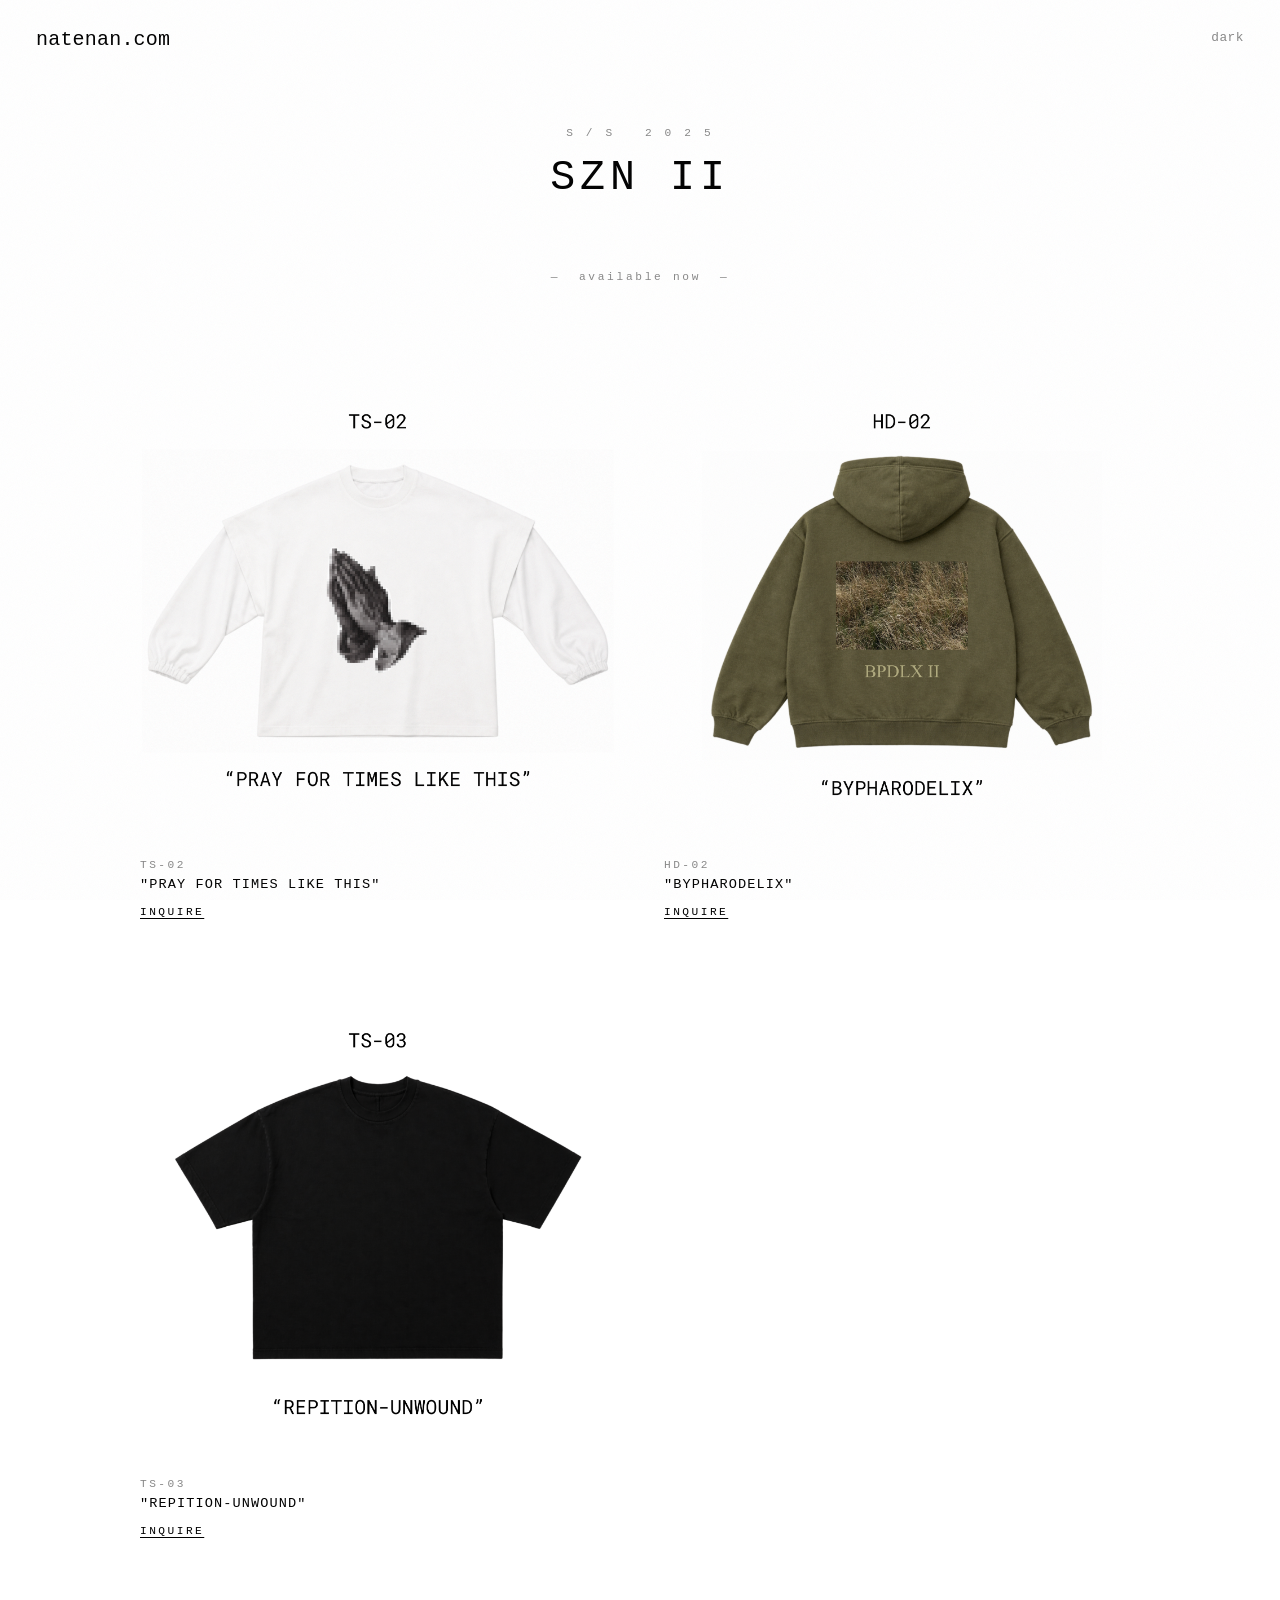
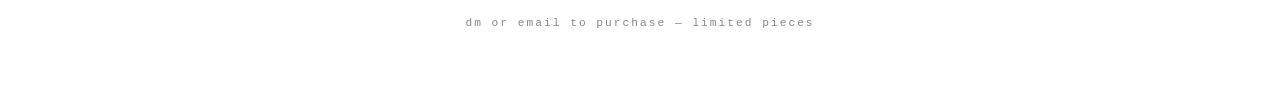
==== shop/index.html @ 81688b05 "move shop to /shop for clean URL Co-Authored-By: Claude Sonnet 4.6 <noreply@anthropic.com>" ====
<!DOCTYPE html>
<html lang="en">
<head>
    <meta charset="UTF-8">
    <meta name="viewport" content="width=device-width, initial-scale=1.0">
    <title>shop — natenan.com</title>
    <link rel="icon" type="image/svg+xml" href="../favicon.svg">
    <link rel="stylesheet" href="../style.css">
    <link rel="stylesheet" href="../animations.css">
</head>
<body>
    <header>
        <a href="../index.html" class="site-title">natenan.com</a>
    </header>

    <main class="section-page shop-page">

        <div class="shop-hero">
            <p class="shop-season">S / S &nbsp; 2 0 2 5</p>
            <h1 class="shop-title">SZN&nbsp;II</h1>
            <p class="shop-drop">&mdash;&nbsp; available now &nbsp;&mdash;</p>
        </div>

        <div class="shop-grid">

            <div class="shop-item">
                <div class="shop-img-wrap">
                    <img src="../assets/szn2-ts02-a.png" alt="TS-02 front" class="shop-img shop-img-a">
                    <img src="../assets/szn2-ts02-b.png" alt="TS-02 alt" class="shop-img shop-img-b">
                </div>
                <div class="shop-meta">
                    <span class="shop-code">TS-02</span>
                    <span class="shop-name">"PRAY FOR TIMES LIKE THIS"</span>
                    <a href="../contact.html" class="shop-cta">INQUIRE</a>
                </div>
            </div>

            <div class="shop-item">
                <div class="shop-img-wrap">
                    <img src="../assets/szn2-hd02.png" alt="HD-02" class="shop-img shop-img-a">
                </div>
                <div class="shop-meta">
                    <span class="shop-code">HD-02</span>
                    <span class="shop-name">"BYPHARODELIX"</span>
                    <a href="../contact.html" class="shop-cta">INQUIRE</a>
                </div>
            </div>

            <div class="shop-item">
                <div class="shop-img-wrap">
                    <img src="../assets/szn2-ts03-a.png" alt="TS-03 front" class="shop-img shop-img-a">
                    <img src="../assets/szn2-ts03-b.png" alt="TS-03 back" class="shop-img shop-img-b">
                </div>
                <div class="shop-meta">
                    <span class="shop-code">TS-03</span>
                    <span class="shop-name">"REPITION-UNWOUND"</span>
                    <a href="../contact.html" class="shop-cta">INQUIRE</a>
                </div>
            </div>

        </div>

        <p class="shop-footer-note">dm or email to purchase &mdash; limited pieces</p>

    </main>

    <script src="../animations.js"></script>
</body>
</html>
---- style.css ----
:root {
    --bg: #fff;
    --text: #000;
    --muted: #888;
    --subtle: #555;
    --placeholder: #d4d4d4;
    --border: #e0e0e0;
}

[data-theme="dark"] {
    --bg: #0f0f0f;
    --text: #e8e8e8;
    --muted: #666;
    --subtle: #aaa;
    --placeholder: #252525;
    --border: #2a2a2a;
}

*, *::before, *::after {
    margin: 0;
    padding: 0;
    box-sizing: border-box;
}

body {
    font-family: 'Courier New', Courier, monospace;
    background: var(--bg);
    color: var(--text);
    min-height: 100vh;
}

a {
    color: var(--text);
    text-decoration: none;
}

header {
    padding: 28px 36px;
}

.site-title {
    font-size: 1.25rem;
    letter-spacing: 0.01em;
}

.site-title:hover {
    opacity: 0.5;
}

.site-bio {
    font-size: 0.95rem;
    color: var(--muted);
    letter-spacing: 0.03em;
    margin-top: 6px;
}

.album-genre {
    font-size: 0.75rem;
    color: var(--muted);
    letter-spacing: 0.03em;
    text-align: center;
}

.label-block {
    display: flex;
    flex-direction: column;
    align-items: center;
    gap: 28px;
    max-width: 560px;
    text-align: center;
}

.label-logo {
    width: 260px;
    height: auto;
    display: block;
}

.label-desc {
    font-size: 0.9rem;
    line-height: 1.7;
    letter-spacing: 0.02em;
    color: var(--subtle);
}

.label-members {
    font-size: 0.8rem;
    letter-spacing: 0.04em;
    color: var(--muted);
}

.home-scattered {
    position: relative;
    height: calc(100vh - 84px);
}

.scattered-bio {
    position: absolute;
    font-size: 0.75rem;
    color: var(--muted);
    letter-spacing: 0.04em;
    pointer-events: none;
}

.scattered-link {
    position: absolute;
    font-size: clamp(1.4rem, 2.5vw, 2rem);
    letter-spacing: 0.02em;
    transition: opacity 0.15s;
}

.scattered-link:hover {
    opacity: 0.35;
}

.section-page {
    padding: 60px 36px 80px;
}

.section-centered {
    display: flex;
    flex-direction: column;
    align-items: center;
    justify-content: center;
    min-height: calc(100vh - 84px);
    padding-top: 0;
    padding-bottom: 0;
}

.section-page h1 {
    font-size: clamp(1.8rem, 4vw, 2.6rem);
    font-weight: normal;
    text-align: center;
    letter-spacing: 0.12em;
    margin-bottom: 72px;
}

.album-grid {
    display: flex;
    flex-wrap: wrap;
    justify-content: center;
    gap: 56px 40px;
    width: 100%;
    max-width: 1100px;
}

.album {
    display: flex;
    flex-direction: column;
    align-items: center;
    gap: 16px;
    width: calc(33.333% - 28px);
    min-width: 220px;
}

.album-cover {
    width: 100%;
    aspect-ratio: 1 / 1;
    background: var(--placeholder);
    display: flex;
    align-items: center;
    justify-content: center;
    font-size: 0.7rem;
    color: var(--muted);
    letter-spacing: 0.05em;
}

.album-cover img {
    width: 100%;
    height: 100%;
    object-fit: cover;
    display: block;
}

.album-title {
    font-size: 1rem;
    letter-spacing: 0.04em;
}

.album-links {
    display: flex;
    gap: 20px;
}

.album-links a {
    font-size: 0.9rem;
    text-decoration: underline;
    letter-spacing: 0.02em;
}

.album-links a:hover {
    opacity: 0.45;
}

.art-grid {
    display: grid;
    grid-template-columns: repeat(3, 1fr);
    gap: 40px;
    max-width: 1100px;
    margin: 0 auto;
}

.art-item {
    display: flex;
    flex-direction: column;
    gap: 10px;
}

.art-cover {
    width: 100%;
    aspect-ratio: 1 / 1;
    background: var(--placeholder);
    display: flex;
    align-items: center;
    justify-content: center;
    font-size: 0.7rem;
    color: var(--muted);
    letter-spacing: 0.05em;
}

.art-cover img {
    width: 100%;
    height: 100%;
    object-fit: cover;
    display: block;
}

.art-caption {
    font-size: 0.85rem;
    letter-spacing: 0.04em;
    color: var(--subtle);
}

.project-list {
    max-width: 700px;
    margin: 0 auto;
    display: flex;
    flex-direction: column;
    gap: 40px;
}

.project {
    display: flex;
    flex-direction: column;
    gap: 8px;
}

.project-title {
    font-size: 1.1rem;
    letter-spacing: 0.04em;
}

.project-desc {
    font-size: 0.85rem;
    color: var(--subtle);
    line-height: 1.6;
    letter-spacing: 0.02em;
}

.project-links {
    display: flex;
    gap: 16px;
    margin-top: 4px;
}

.project-links a {
    font-size: 0.85rem;
    text-decoration: underline;
    letter-spacing: 0.02em;
}

.project-links a:hover {
    opacity: 0.45;
}

.divider {
    border: none;
    border-top: 1px solid var(--border);
}

.post-link {
    font-size: 1.1rem;
    letter-spacing: 0.04em;
    text-decoration: underline;
}

.post-link:hover {
    opacity: 0.45;
}

.post-title {
    font-size: clamp(1.8rem, 4vw, 2.6rem);
    font-weight: normal;
    letter-spacing: 0.12em;
    margin-bottom: 12px;
}

.post-date {
    font-size: 0.85rem;
    color: var(--muted);
    letter-spacing: 0.04em;
    margin-bottom: 48px;
}

.post-text {
    max-width: 640px;
}

.post-body {
    font-size: 0.95rem;
    line-height: 1.8;
    letter-spacing: 0.02em;
    margin-bottom: 24px;
}

.post-back {
    display: inline-block;
    margin-top: 48px;
    font-size: 0.85rem;
    letter-spacing: 0.04em;
    text-decoration: underline;
}

.post-back:hover {
    opacity: 0.45;
}

.contact-page {
    display: flex;
    flex-direction: column;
    align-items: center;
}

.contact-email {
    font-size: 1rem;
    letter-spacing: 0.04em;
}

.contact-email a {
    text-decoration: underline;
}

.contact-email a:hover {
    opacity: 0.45;
}

/* ── shop ─────────────────────────────────────────── */

.shop-page {
    padding-top: 48px;
}

.shop-hero {
    text-align: center;
    margin-bottom: 80px;
    letter-spacing: 0.18em;
}

.shop-season {
    font-size: 0.7rem;
    color: var(--muted);
    letter-spacing: 0.28em;
    text-transform: uppercase;
    margin-bottom: 18px;
}

.shop-title {
    font-size: clamp(3.5rem, 10vw, 7rem);
    font-weight: normal;
    letter-spacing: 0.18em;
    text-transform: uppercase;
    margin-bottom: 20px;
    line-height: 1;
}

.shop-drop {
    font-size: 0.7rem;
    color: var(--muted);
    letter-spacing: 0.24em;
}

.shop-grid {
    display: grid;
    grid-template-columns: repeat(2, 1fr);
    gap: 64px 48px;
    max-width: 1000px;
    margin: 0 auto;
}

.shop-item {
    display: flex;
    flex-direction: column;
    gap: 20px;
}

.shop-img-wrap {
    position: relative;
    width: 100%;
    aspect-ratio: 1 / 1;
    background: var(--placeholder);
    overflow: hidden;
}

.shop-img {
    position: absolute;
    inset: 0;
    width: 100%;
    height: 100%;
    object-fit: cover;
    display: block;
    transition: opacity 0.35s ease;
}

.shop-img-a {
    opacity: 1;
}

.shop-img-b {
    opacity: 0;
}

.shop-img-wrap:hover .shop-img-a {
    opacity: 0;
}

.shop-img-wrap:hover .shop-img-b {
    opacity: 1;
}

.shop-meta {
    display: flex;
    flex-direction: column;
    gap: 6px;
}

.shop-code {
    font-size: 0.7rem;
    letter-spacing: 0.22em;
    color: var(--muted);
}

.shop-name {
    font-size: 0.85rem;
    letter-spacing: 0.08em;
    text-transform: uppercase;
}

.shop-cta {
    display: inline-block;
    margin-top: 8px;
    font-size: 0.7rem;
    letter-spacing: 0.22em;
    text-decoration: underline;
    text-underline-offset: 3px;
    color: var(--text);
    transition: opacity 0.15s;
    width: fit-content;
}

.shop-cta:hover {
    opacity: 0.4;
}

.shop-footer-note {
    text-align: center;
    margin-top: 80px;
    font-size: 0.7rem;
    letter-spacing: 0.18em;
    color: var(--muted);
}

/* ── responsive ───────────────────────────────────── */

@media (max-width: 700px) {
    .album-grid,
    .art-grid {
        grid-template-columns: repeat(2, 1fr);
        gap: 32px 24px;
    }

    .shop-grid {
        grid-template-columns: 1fr;
        gap: 48px;
    }
}

@media (max-width: 480px) {
    .album-grid,
    .art-grid {
        grid-template-columns: 1fr;
    }
}
---- animations.css ----
/* ============================================================
   animations.css
   To disable ALL animations: remove the <link> tag for this
   file from every HTML page's <head>.
   ============================================================ */

/* grain overlay */
body::before {
    content: '';
    position: fixed;
    inset: 0;
    pointer-events: none;
    z-index: 9000;
    opacity: 0.04;
    background-image: url("data:image/svg+xml,%3Csvg viewBox='0 0 256 256' xmlns='http://www.w3.org/2000/svg'%3E%3Cfilter id='n'%3E%3CfeTurbulence type='fractalNoise' baseFrequency='0.85' numOctaves='4' stitchTiles='stitch'/%3E%3C/filter%3E%3Crect width='100%25' height='100%25' filter='url(%23n)'/%3E%3C/svg%3E");
    background-size: 180px;
}

/* page transition overlay */
.page-overlay {
    position: fixed;
    inset: 0;
    background: var(--bg);
    z-index: 8000;
    opacity: 1;
    transition: opacity 0.3s ease;
    pointer-events: none;
}
.page-overlay.fade-out {
    opacity: 0;
}


/* scattered links — fade in + bounce */
@keyframes fadeInLink {
    from { opacity: 0; transform: translate(0, 6px) rotate(var(--rot, 0deg)); }
    to   { opacity: 1; transform: translate(0, 0)   rotate(var(--rot, 0deg)); }
}

@keyframes bounceLink {
    0%   { transform: translate(0px,  0px)  rotate(var(--rot, 0deg)); }
    20%  { transform: translate(4px,  -9px) rotate(var(--rot, 0deg)); }
    40%  { transform: translate(-3px, -5px) rotate(var(--rot, 0deg)); }
    60%  { transform: translate(5px, -11px) rotate(var(--rot, 0deg)); }
    80%  { transform: translate(-2px, -6px) rotate(var(--rot, 0deg)); }
    100% { transform: translate(0px,  0px)  rotate(var(--rot, 0deg)); }
}

.scattered-link {
    opacity: 0;
    transform: rotate(var(--rot, 0deg));
}

.scattered-link.visible {
    animation:
        fadeInLink  0.6s ease forwards,
        bounceLink  var(--float-dur, 5s) ease-in-out var(--float-delay, 0s) infinite;
}

/* glitch on hover — applied to inner span only */
@keyframes glitch {
    0%   { transform: translateX(0);    opacity: 1;    }
    15%  { transform: translateX(-3px); opacity: 0.7;  }
    30%  { transform: translateX(3px);  opacity: 0.85; }
    50%  { transform: translateX(-2px); opacity: 0.6;  }
    70%  { transform: translateX(2px);  opacity: 0.8;  }
    100% { transform: translateX(0);    opacity: 0.35; }
}

.scattered-link:hover .scattered-text {
    display: inline-block;
    animation: glitch 0.35s ease forwards;
}

/* section pages — fade up on load */
@keyframes fadeUp {
    from { opacity: 0; transform: translateY(14px); }
    to   { opacity: 1; transform: translateY(0); }
}

.section-page {
    animation: fadeUp 0.5s ease forwards;
}

/* site-title hidden until typewriter runs */
.site-title {
    visibility: hidden;
}

/* theme toggle */
.theme-toggle {
    position: fixed;
    top: 30px;
    right: 36px;
    z-index: 1000;
    background: none;
    border: none;
    font-family: 'Courier New', Courier, monospace;
    font-size: 0.8rem;
    color: var(--muted);
    letter-spacing: 0.04em;
    padding: 0;
    transition: color 0.2s;
}

.theme-toggle:hover {
    color: var(--text);
}
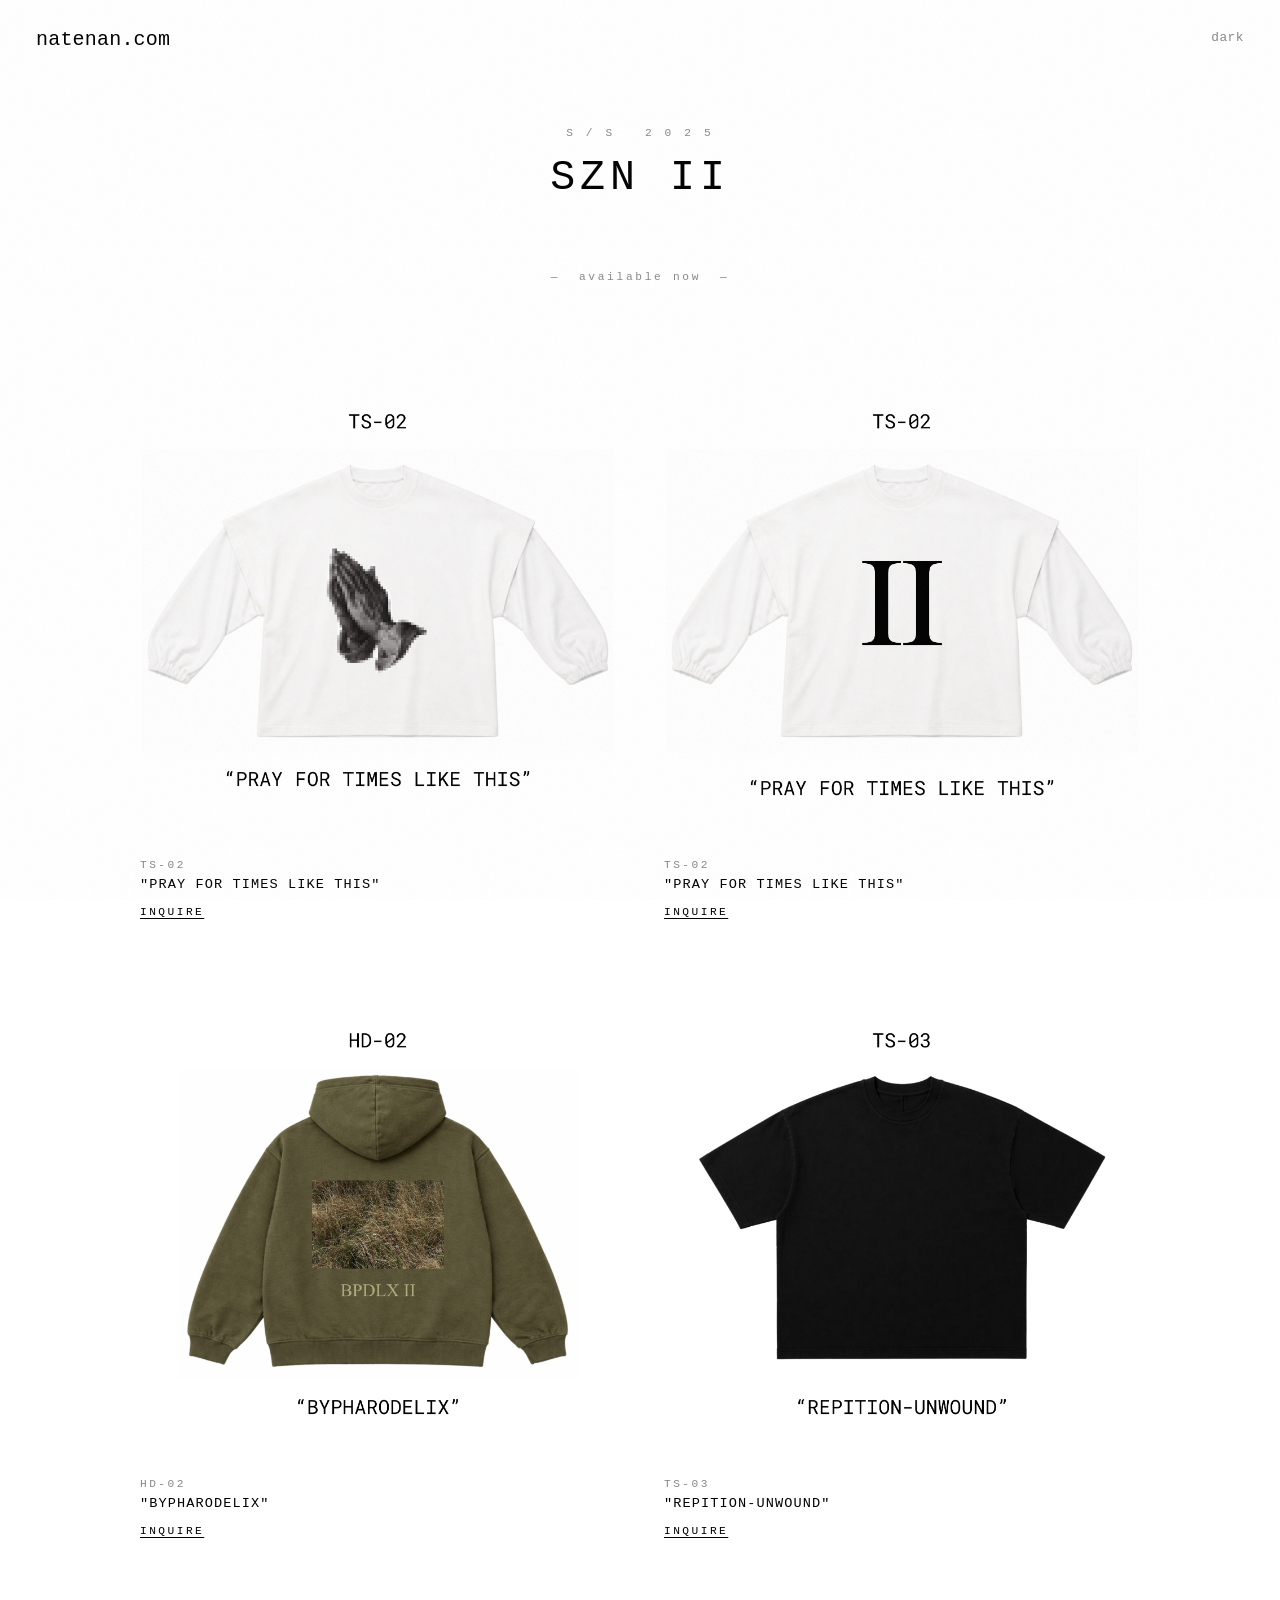
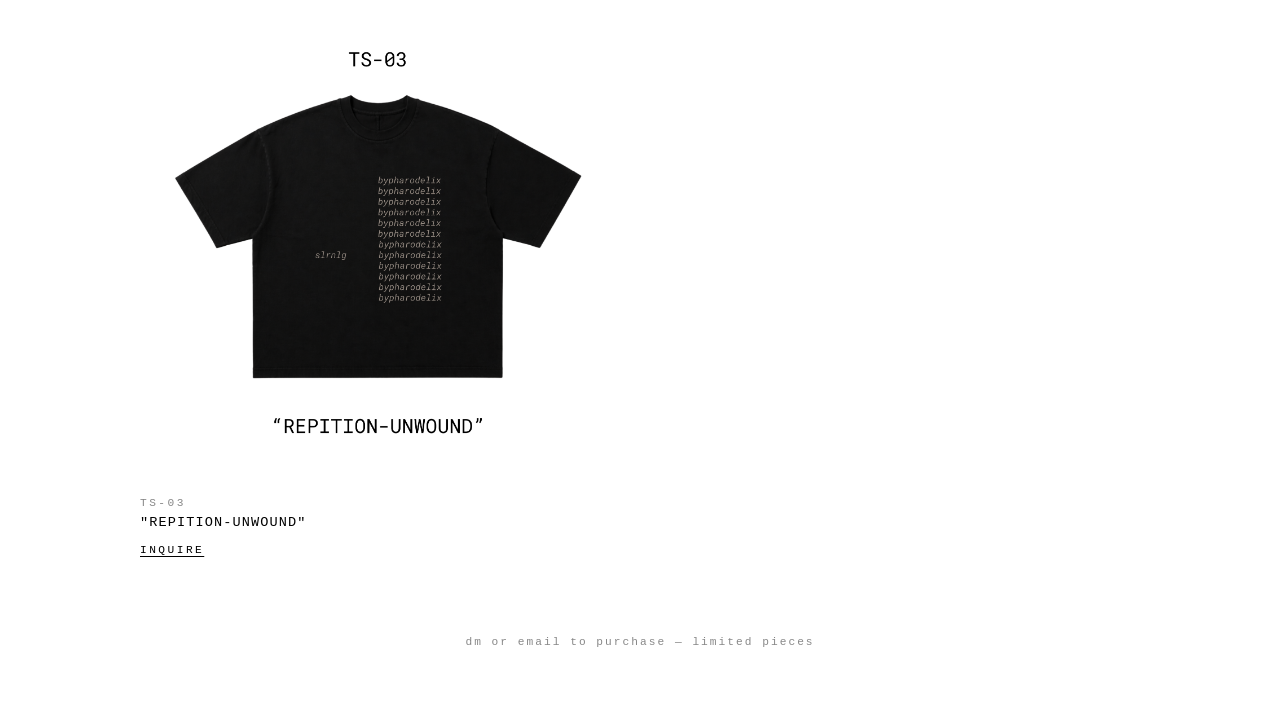
==== commit 0c52edf0: "fix shop: 5 individual items, remove broken hover Co-Authored-By: Claude Sonnet 4.6 <noreply@anthrop" ====
--- a/shop/index.html
+++ b/shop/index.html
@@ -25,8 +25,7 @@
 
             <div class="shop-item">
                 <div class="shop-img-wrap">
-                    <img src="../assets/szn2-ts02-a.png" alt="TS-02 front" class="shop-img shop-img-a">
-                    <img src="../assets/szn2-ts02-b.png" alt="TS-02 alt" class="shop-img shop-img-b">
+                    <img src="../assets/szn2-ts02-a.png" alt="TS-02 praying hands">
                 </div>
                 <div class="shop-meta">
                     <span class="shop-code">TS-02</span>
@@ -37,7 +36,18 @@
 
             <div class="shop-item">
                 <div class="shop-img-wrap">
-                    <img src="../assets/szn2-hd02.png" alt="HD-02" class="shop-img shop-img-a">
+                    <img src="../assets/szn2-ts02-b.png" alt="TS-02 II logo">
+                </div>
+                <div class="shop-meta">
+                    <span class="shop-code">TS-02</span>
+                    <span class="shop-name">"PRAY FOR TIMES LIKE THIS"</span>
+                    <a href="../contact.html" class="shop-cta">INQUIRE</a>
+                </div>
+            </div>
+
+            <div class="shop-item">
+                <div class="shop-img-wrap">
+                    <img src="../assets/szn2-hd02.png" alt="HD-02">
                 </div>
                 <div class="shop-meta">
                     <span class="shop-code">HD-02</span>
@@ -48,8 +58,18 @@
 
             <div class="shop-item">
                 <div class="shop-img-wrap">
-                    <img src="../assets/szn2-ts03-a.png" alt="TS-03 front" class="shop-img shop-img-a">
-                    <img src="../assets/szn2-ts03-b.png" alt="TS-03 back" class="shop-img shop-img-b">
+                    <img src="../assets/szn2-ts03-a.png" alt="TS-03 front">
+                </div>
+                <div class="shop-meta">
+                    <span class="shop-code">TS-03</span>
+                    <span class="shop-name">"REPITION-UNWOUND"</span>
+                    <a href="../contact.html" class="shop-cta">INQUIRE</a>
+                </div>
+            </div>
+
+            <div class="shop-item">
+                <div class="shop-img-wrap">
+                    <img src="../assets/szn2-ts03-b.png" alt="TS-03 back">
                 </div>
                 <div class="shop-meta">
                     <span class="shop-code">TS-03</span>
--- a/style.css
+++ b/style.css
@@ -401,30 +401,13 @@
     overflow: hidden;
 }
 
-.shop-img {
+.shop-img-wrap img {
     position: absolute;
     inset: 0;
     width: 100%;
     height: 100%;
     object-fit: cover;
     display: block;
-    transition: opacity 0.35s ease;
-}
-
-.shop-img-a {
-    opacity: 1;
-}
-
-.shop-img-b {
-    opacity: 0;
-}
-
-.shop-img-wrap:hover .shop-img-a {
-    opacity: 0;
-}
-
-.shop-img-wrap:hover .shop-img-b {
-    opacity: 1;
 }
 
 .shop-meta {
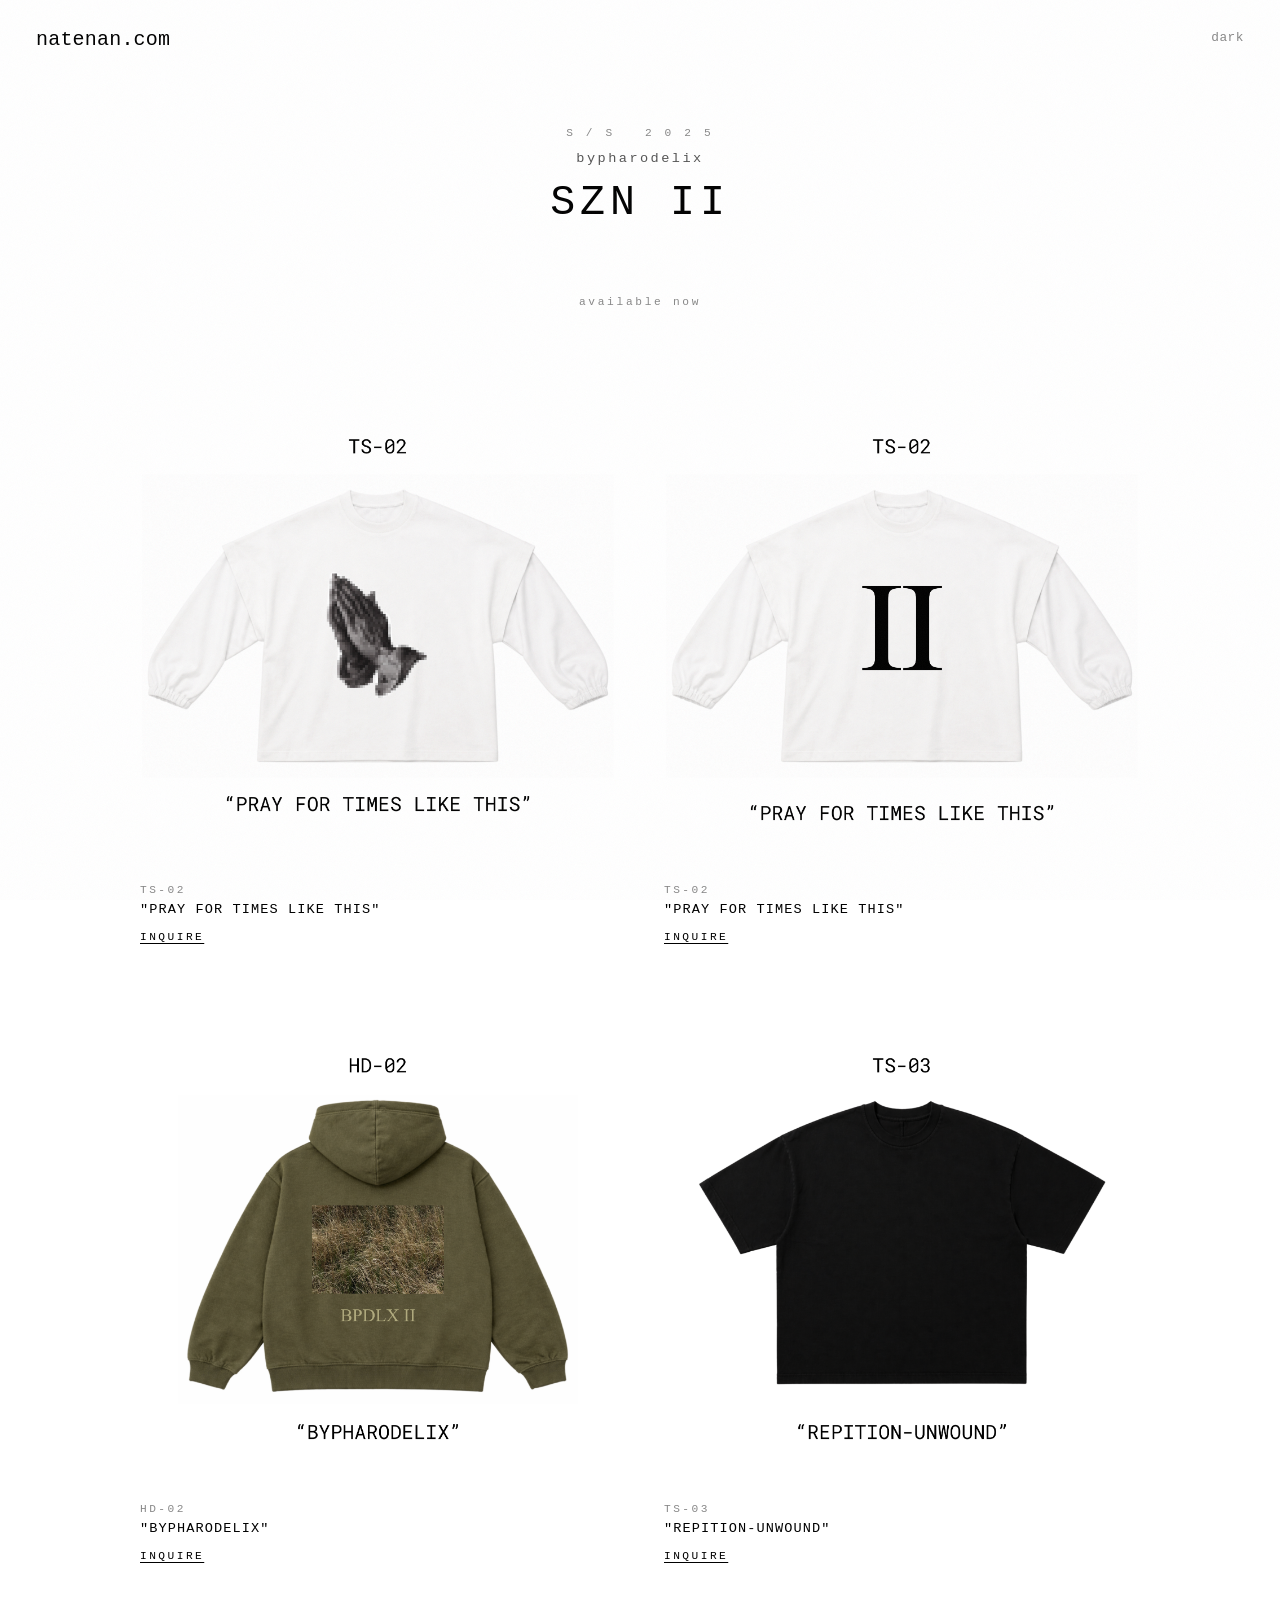
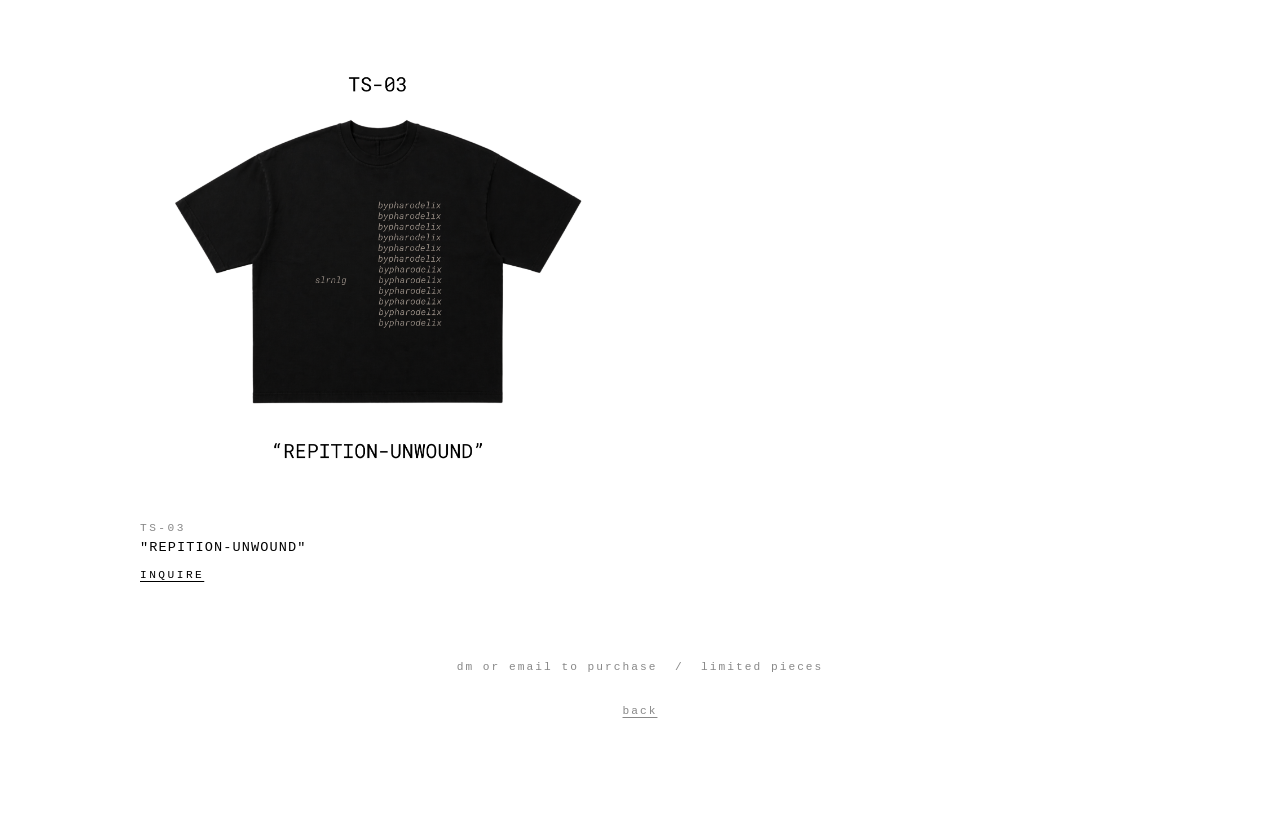
==== commit fb68781b: "shop + contact improvements - add bypharodelix brand name to shop hero - replace em-dash with / in s" ====
--- a/shop/index.html
+++ b/shop/index.html
@@ -17,8 +17,9 @@
 
         <div class="shop-hero">
             <p class="shop-season">S / S &nbsp; 2 0 2 5</p>
+            <p class="shop-brand">bypharodelix</p>
             <h1 class="shop-title">SZN&nbsp;II</h1>
-            <p class="shop-drop">&mdash;&nbsp; available now &nbsp;&mdash;</p>
+            <p class="shop-drop">available now</p>
         </div>
 
         <div class="shop-grid">
@@ -80,7 +81,9 @@
 
         </div>
 
-        <p class="shop-footer-note">dm or email to purchase &mdash; limited pieces</p>
+        <p class="shop-footer-note">dm or email to purchase &nbsp;/&nbsp; limited pieces</p>
+
+        <a href="../index.html" class="shop-back">back</a>
 
     </main>
 
--- a/style.css
+++ b/style.css
@@ -344,6 +344,25 @@
     opacity: 0.45;
 }
 
+.copy-btn {
+    background: none;
+    border: none;
+    font-family: inherit;
+    font-size: 0.75rem;
+    letter-spacing: 0.06em;
+    color: var(--muted);
+    cursor: pointer;
+    text-decoration: underline;
+    text-underline-offset: 3px;
+    padding: 0;
+    margin-left: 10px;
+    transition: opacity 0.15s;
+}
+
+.copy-btn:hover {
+    opacity: 0.45;
+}
+
 /* ── shop ─────────────────────────────────────────── */
 
 .shop-page {
@@ -361,7 +380,14 @@
     color: var(--muted);
     letter-spacing: 0.28em;
     text-transform: uppercase;
-    margin-bottom: 18px;
+    margin-bottom: 12px;
+}
+
+.shop-brand {
+    font-size: 0.85rem;
+    letter-spacing: 0.18em;
+    color: var(--subtle);
+    margin-bottom: 16px;
 }
 
 .shop-title {
@@ -452,6 +478,27 @@
     color: var(--muted);
 }
 
+.shop-back {
+    display: block;
+    text-align: center;
+    margin-top: 32px;
+    margin-bottom: 40px;
+    font-size: 0.7rem;
+    letter-spacing: 0.18em;
+    color: var(--muted);
+    text-decoration: underline;
+    text-underline-offset: 3px;
+    transition: opacity 0.15s;
+}
+
+.shop-back:hover {
+    opacity: 0.45;
+}
+
+[data-theme="dark"] .shop-img-wrap {
+    background: #f2f2f2;
+}
+
 /* ── responsive ───────────────────────────────────── */
 
 @media (max-width: 700px) {
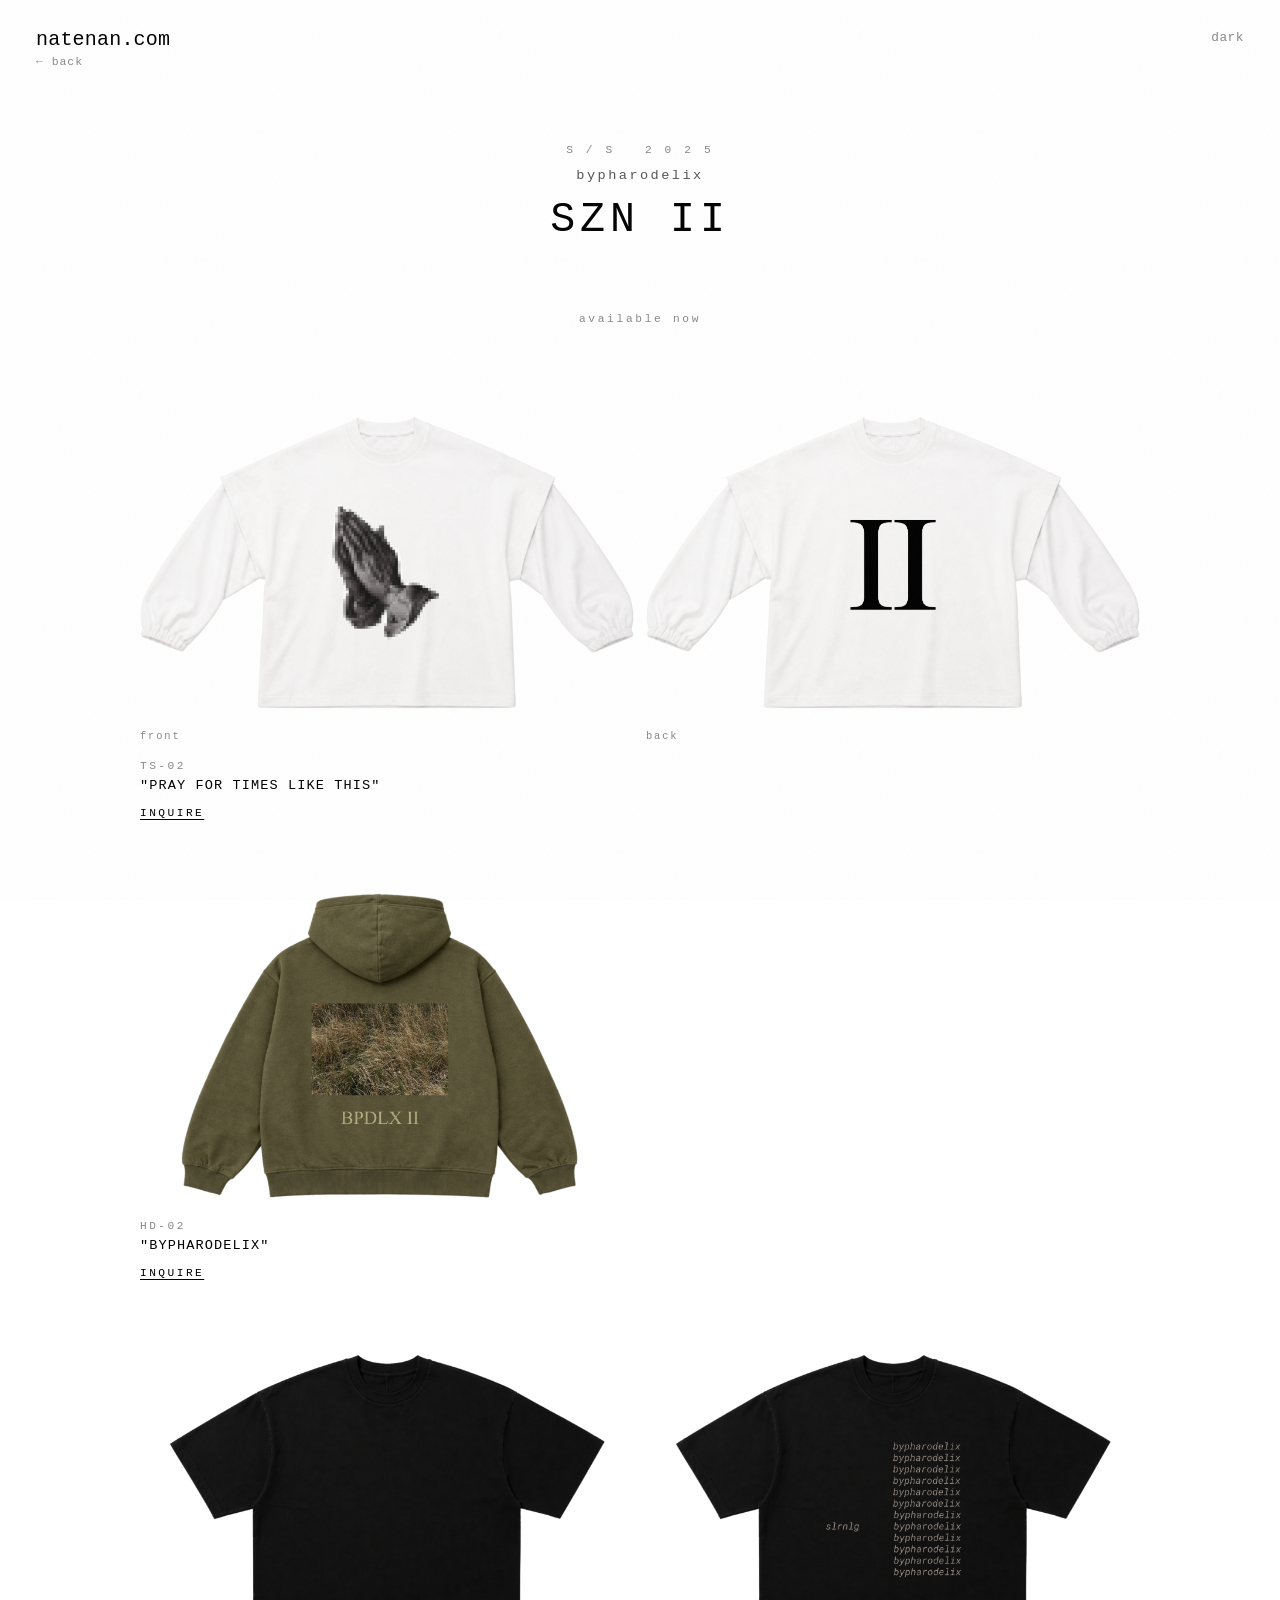
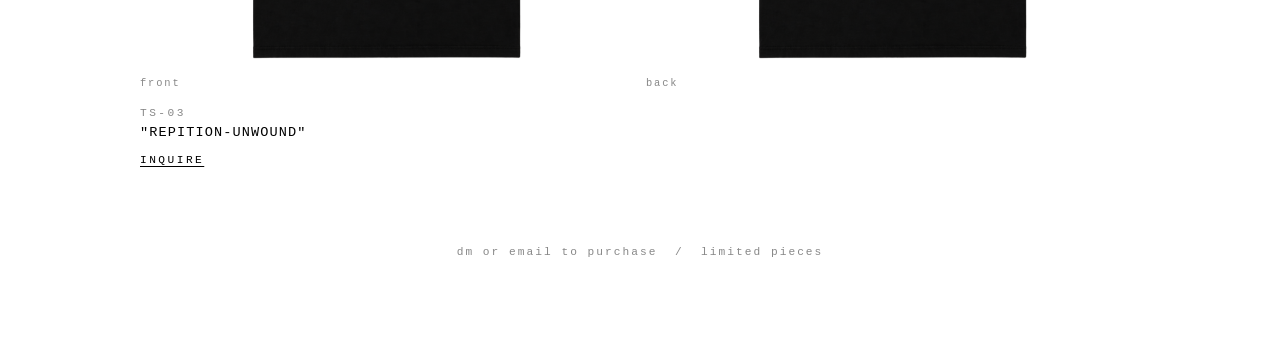
==== commit d68f6a0c: "shop + contact improvements - reprocess all product images: crop text labels, transparent bg via flo" ====
--- a/shop/index.html
+++ b/shop/index.html
@@ -11,6 +11,7 @@
 <body>
     <header>
         <a href="../index.html" class="site-title">natenan.com</a>
+        <a href="../index.html" class="back-link">← back</a>
     </header>
 
     <main class="section-page shop-page">
@@ -25,8 +26,15 @@
         <div class="shop-grid">
 
             <div class="shop-item">
-                <div class="shop-img-wrap">
-                    <img src="../assets/szn2-ts02-a.png" alt="TS-02 praying hands">
+                <div class="shop-pair">
+                    <div class="shop-img-wrap">
+                        <img src="../assets/szn2-ts02-a.png" alt="TS-02 front">
+                        <span class="shop-view-label">front</span>
+                    </div>
+                    <div class="shop-img-wrap">
+                        <img src="../assets/szn2-ts02-b.png" alt="TS-02 back">
+                        <span class="shop-view-label">back</span>
+                    </div>
                 </div>
                 <div class="shop-meta">
                     <span class="shop-code">TS-02</span>
@@ -35,18 +43,7 @@
                 </div>
             </div>
 
-            <div class="shop-item">
-                <div class="shop-img-wrap">
-                    <img src="../assets/szn2-ts02-b.png" alt="TS-02 II logo">
-                </div>
-                <div class="shop-meta">
-                    <span class="shop-code">TS-02</span>
-                    <span class="shop-name">"PRAY FOR TIMES LIKE THIS"</span>
-                    <a href="../contact.html" class="shop-cta">INQUIRE</a>
-                </div>
-            </div>
-
-            <div class="shop-item">
+            <div class="shop-item shop-item-single">
                 <div class="shop-img-wrap">
                     <img src="../assets/szn2-hd02.png" alt="HD-02">
                 </div>
@@ -58,19 +55,15 @@
             </div>
 
             <div class="shop-item">
-                <div class="shop-img-wrap">
-                    <img src="../assets/szn2-ts03-a.png" alt="TS-03 front">
-                </div>
-                <div class="shop-meta">
-                    <span class="shop-code">TS-03</span>
-                    <span class="shop-name">"REPITION-UNWOUND"</span>
-                    <a href="../contact.html" class="shop-cta">INQUIRE</a>
-                </div>
-            </div>
-
-            <div class="shop-item">
-                <div class="shop-img-wrap">
-                    <img src="../assets/szn2-ts03-b.png" alt="TS-03 back">
+                <div class="shop-pair">
+                    <div class="shop-img-wrap">
+                        <img src="../assets/szn2-ts03-a.png" alt="TS-03 front">
+                        <span class="shop-view-label">front</span>
+                    </div>
+                    <div class="shop-img-wrap">
+                        <img src="../assets/szn2-ts03-b.png" alt="TS-03 back">
+                        <span class="shop-view-label">back</span>
+                    </div>
                 </div>
                 <div class="shop-meta">
                     <span class="shop-code">TS-03</span>
@@ -83,8 +76,6 @@
 
         <p class="shop-footer-note">dm or email to purchase &nbsp;/&nbsp; limited pieces</p>
 
-        <a href="../index.html" class="shop-back">back</a>
-
     </main>
 
     <script src="../animations.js"></script>
--- a/style.css
+++ b/style.css
@@ -54,6 +54,19 @@
     margin-top: 6px;
 }
 
+.back-link {
+    display: block;
+    font-size: 0.72rem;
+    letter-spacing: 0.08em;
+    color: var(--muted);
+    margin-top: 4px;
+    transition: opacity 0.15s;
+}
+
+.back-link:hover {
+    opacity: 0.45;
+}
+
 .album-genre {
     font-size: 0.75rem;
     color: var(--muted);
@@ -406,9 +419,9 @@
 }
 
 .shop-grid {
-    display: grid;
-    grid-template-columns: repeat(2, 1fr);
-    gap: 64px 48px;
+    display: flex;
+    flex-direction: column;
+    gap: 72px;
     max-width: 1000px;
     margin: 0 auto;
 }
@@ -416,24 +429,38 @@
 .shop-item {
     display: flex;
     flex-direction: column;
-    gap: 20px;
+    gap: 18px;
+}
+
+.shop-pair {
+    display: flex;
+    gap: 12px;
+}
+
+.shop-pair .shop-img-wrap {
+    flex: 1;
+}
+
+.shop-item-single .shop-img-wrap {
+    max-width: 480px;
 }
 
 .shop-img-wrap {
     position: relative;
+}
+
+.shop-img-wrap img {
     width: 100%;
-    aspect-ratio: 1 / 1;
-    background: var(--placeholder);
-    overflow: hidden;
-}
-
-.shop-img-wrap img {
-    position: absolute;
-    inset: 0;
-    width: 100%;
-    height: 100%;
-    object-fit: cover;
-    display: block;
+    height: auto;
+    display: block;
+}
+
+.shop-view-label {
+    display: block;
+    font-size: 0.65rem;
+    letter-spacing: 0.18em;
+    color: var(--muted);
+    margin-top: 6px;
 }
 
 .shop-meta {
@@ -493,10 +520,6 @@
 
 .shop-back:hover {
     opacity: 0.45;
-}
-
-[data-theme="dark"] .shop-img-wrap {
-    background: #f2f2f2;
 }
 
 /* ── responsive ───────────────────────────────────── */
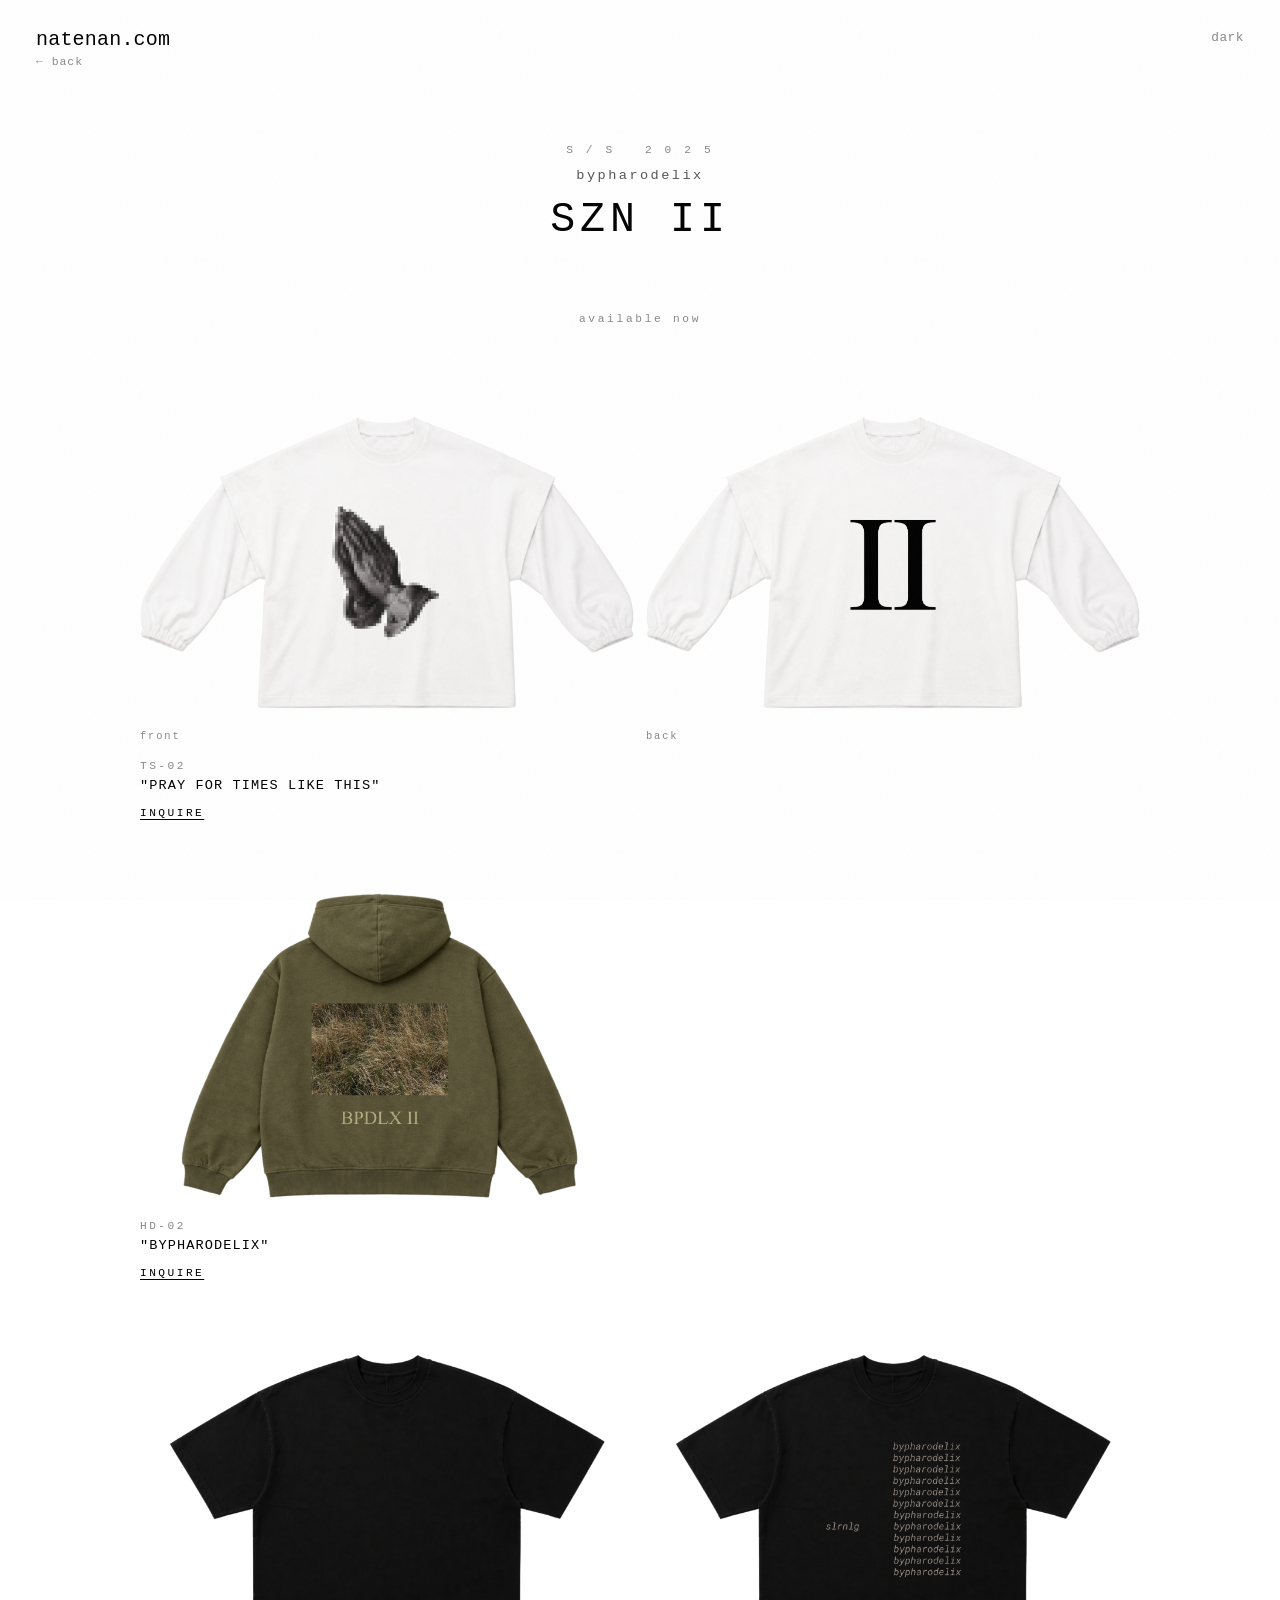
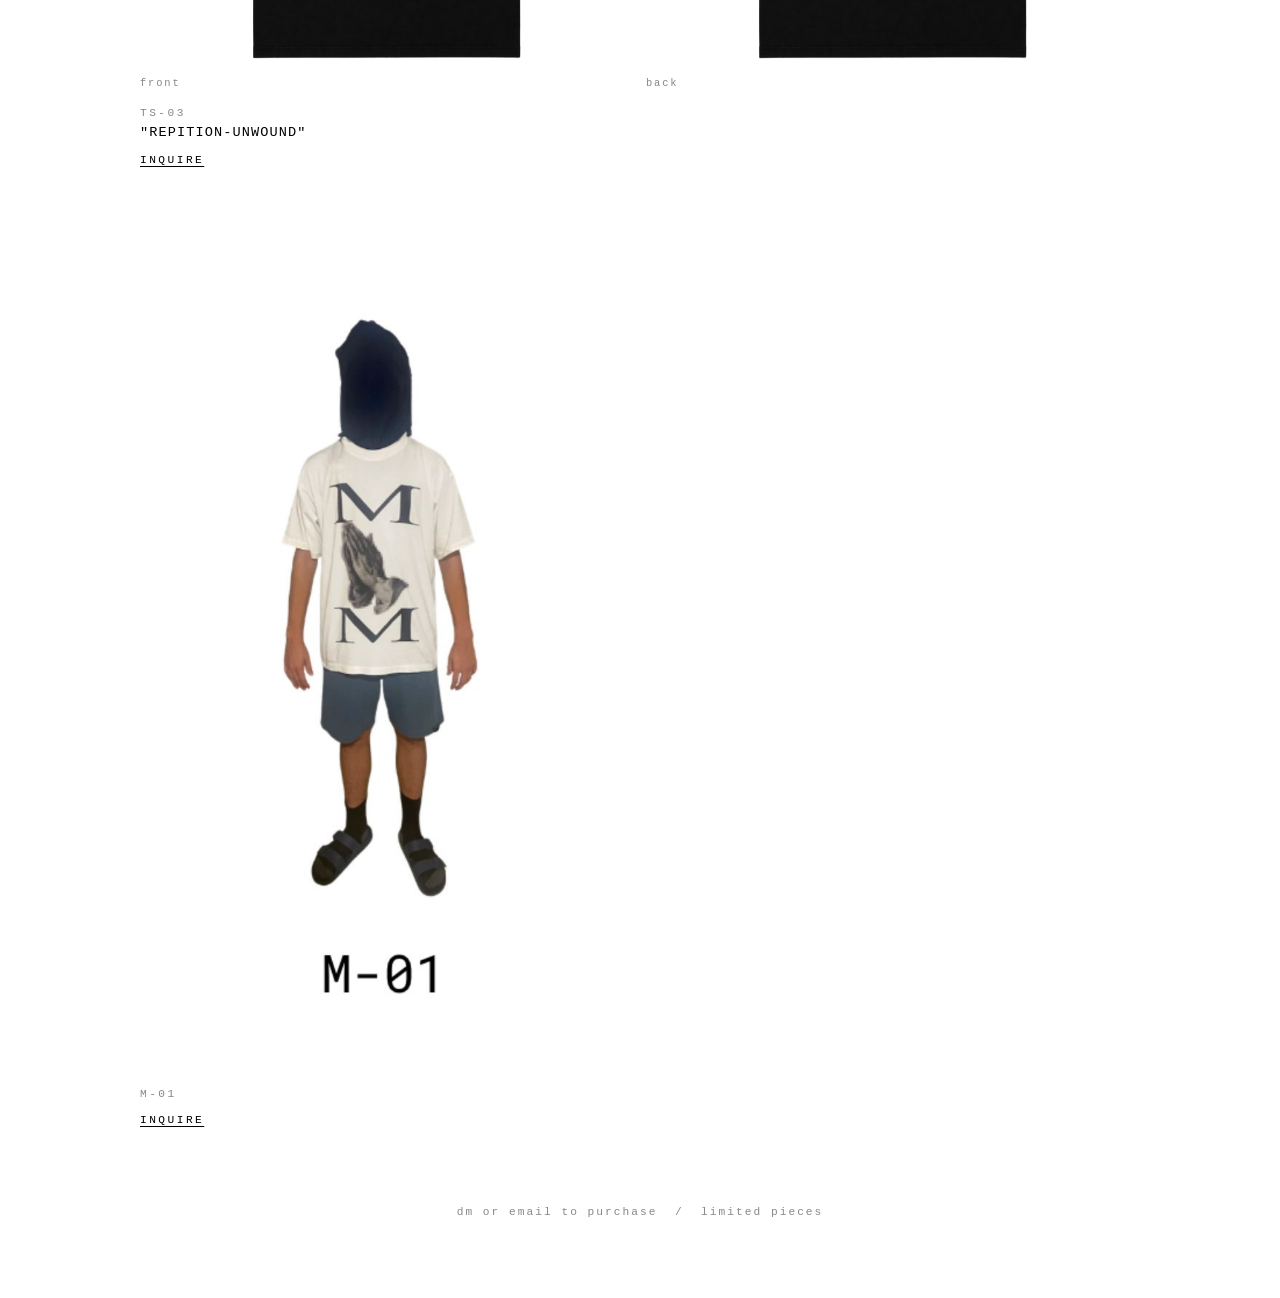
==== commit 0937845e: "add M-01 to shop" ====
--- a/shop/index.html
+++ b/shop/index.html
@@ -72,6 +72,16 @@
                 </div>
             </div>
 
+            <div class="shop-item shop-item-single">
+                <div class="shop-img-wrap">
+                    <img src="../assets/m-01.jpeg" alt="M-01">
+                </div>
+                <div class="shop-meta">
+                    <span class="shop-code">M-01</span>
+                    <a href="../contact.html" class="shop-cta">INQUIRE</a>
+                </div>
+            </div>
+
         </div>
 
         <p class="shop-footer-note">dm or email to purchase &nbsp;/&nbsp; limited pieces</p>
